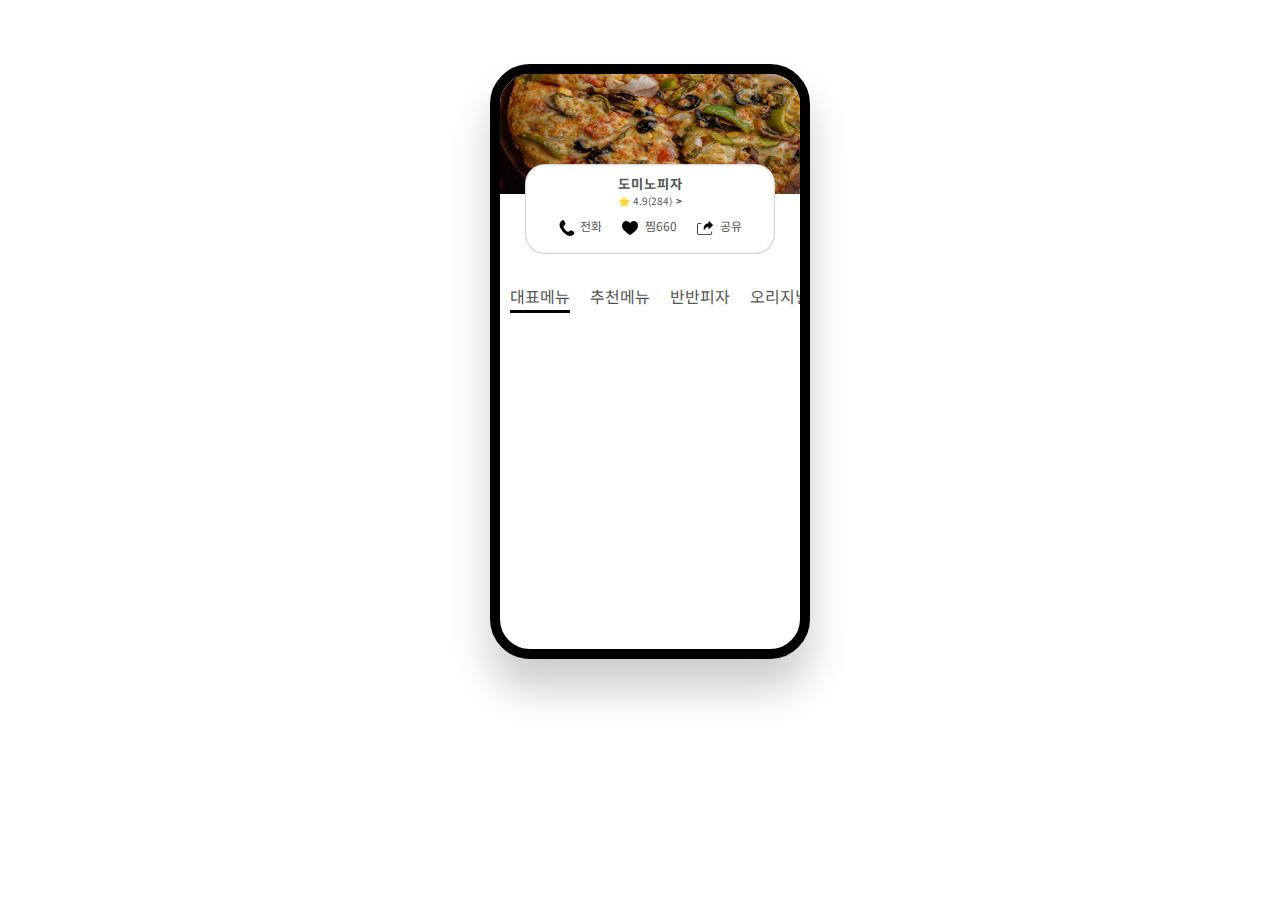
==== index.html @ 42bb1d56 "jumunmoa_1" ====
<!DOCTYPE html>
<html lang="ko">
<head>
    <meta charset="UTF-8">
    <meta http-equiv="X-UA-Compatible" content="IE=edge">
    <meta name="viewport" content="width=device-width, initial-scale=1.0">
    <title>화상회의 OHO!</title>
    <link rel="stylesheet" href="css/style.css">
    <link rel="stylesheet" href="https://cdnjs.cloudflare.com/ajax/libs/font-awesome/6.0.0-beta2/css/all.min.css" integrity="sha512-YWzhKL2whUzgiheMoBFwW8CKV4qpHQAEuvilg9FAn5VJUDwKZZxkJNuGM4XkWuk94WCrrwslk8yWNGmY1EduTA==" crossorigin="anonymous" referrerpolicy="no-referrer" />

  


    </script>
</head>
<body>



  
                            <div class="sec_02_center_content" >
                                <div class="sec_02_center_description_wrap" >
                                    <div class="sec_02_center_title" ></div>   
                                    <div class="main_title">
                                        <h5>도미노피자</h5>
                                        <p class="evaluation">4.9(284) <span>></span></p>
                                        <div class="icon_img">
                                            <ul>
                                                <li><a href="#"><img src="./images/phone-receiver-silhouette.png" alt=""> <span>전화</span> </a></li>
                                                <li><a href="#"><img src="./images/like-of-filled-heart.png" alt="">찜660</a></li>
                                                <li><a href="#"><img src="./images/share.png" alt="">공유</a></li>
                                            </ul>
                                        </div>      
                                    </div>  
                                    <div class="menu_nav">
                                        <ul class="list">
                                            <li class="tab_button active" data-id="0">대표메뉴</a></li>
                                            <li class="tab_button" data-id="1">추천메뉴</a></li>
                                            <li class="tab_button" data-id="2">반반피자</a></li>
                                            <li class="tab_button" data-id="3">오리지널 피자</a></li>
                                            <li class="tab_button" data-id="4">세트 메뉴</a></li>
                                        </ul>
                                    </div>
                     
                                </div>
                            </div>






                









    </div>

    <script src="https://code.jquery.com/jquery-3.6.0.min.js" integrity="sha256-/xUj+3OJU5yExlq6GSYGSHk7tPXikynS7ogEvDej/m4=" crossorigin="anonymous"></script>
    <script src="js/main.js"></script>
</body>
</html>
---- css/style.css ----
@import url(reset.css);





.sec_02_center_content {
    width: 300px;
    margin: 0 auto;
    margin-top: 5%;
}

.sec_02_center_description_wrap{
    width: 320px;
    height: 595px;
    margin: 0 auto;
    border-radius: 40px;
    background-color: white;
    box-shadow: 0 30px 40px rgb(0 0 0 / 20%);
    border: 10px solid rgb(0, 0, 0);
    overflow: hidden;
    box-sizing: border-box;
    
}

.sec_02_center_title{
    width: 100%;
    height: 120px;
    background: url(../images/pizza1.jpg) 50% 50% no-repeat;
    background-size: 100% 100%;
    position: relative;
}

.main_title{
    width: 250px;
    height: 90px;
    background: rgb(255, 255, 255);
    z-index: 10;
    margin: 0 auto;
    border-radius: 20px;
    position: relative;
    top: -30px;
    box-shadow: inset 0px 0px 2px 0.5px rgba(0,0,0, 0.3);
}

.main_title h5{
    text-align: center;
    padding-top: 10px;
    font-weight: 700;
    letter-spacing: 1px;
}

.evaluation{
    text-align: center;
    font-size: 10px;
}

.evaluation span{
    font-weight: 800;
    margin-left: 2px;
}

.evaluation::before{
    content: '⭐';
    margin-right: 3px;
}

.icon_img ul{
    display: flex;
    justify-content: center;
    margin: 4px 0;
}


.icon_img ul li {
    margin: 0 10px;
    
}

.icon_img ul li a{
    font-size: 12px;
}

.icon_img ul li a img{
    margin-right: 7px;
}

.icon_img ul li span {
    margin-left: -5px;
}

.menu_nav ul{
    display: flex;
    white-space: nowrap;
}

.menu_nav ul li{
    margin: 0 10px;
}

.menu_nav ul li a{
    font-size: 14px;
}

.active{
    padding-bottom: 2px;
    border-bottom: 3px solid black;
}

.tab_button{
    cursor: pointer;
}
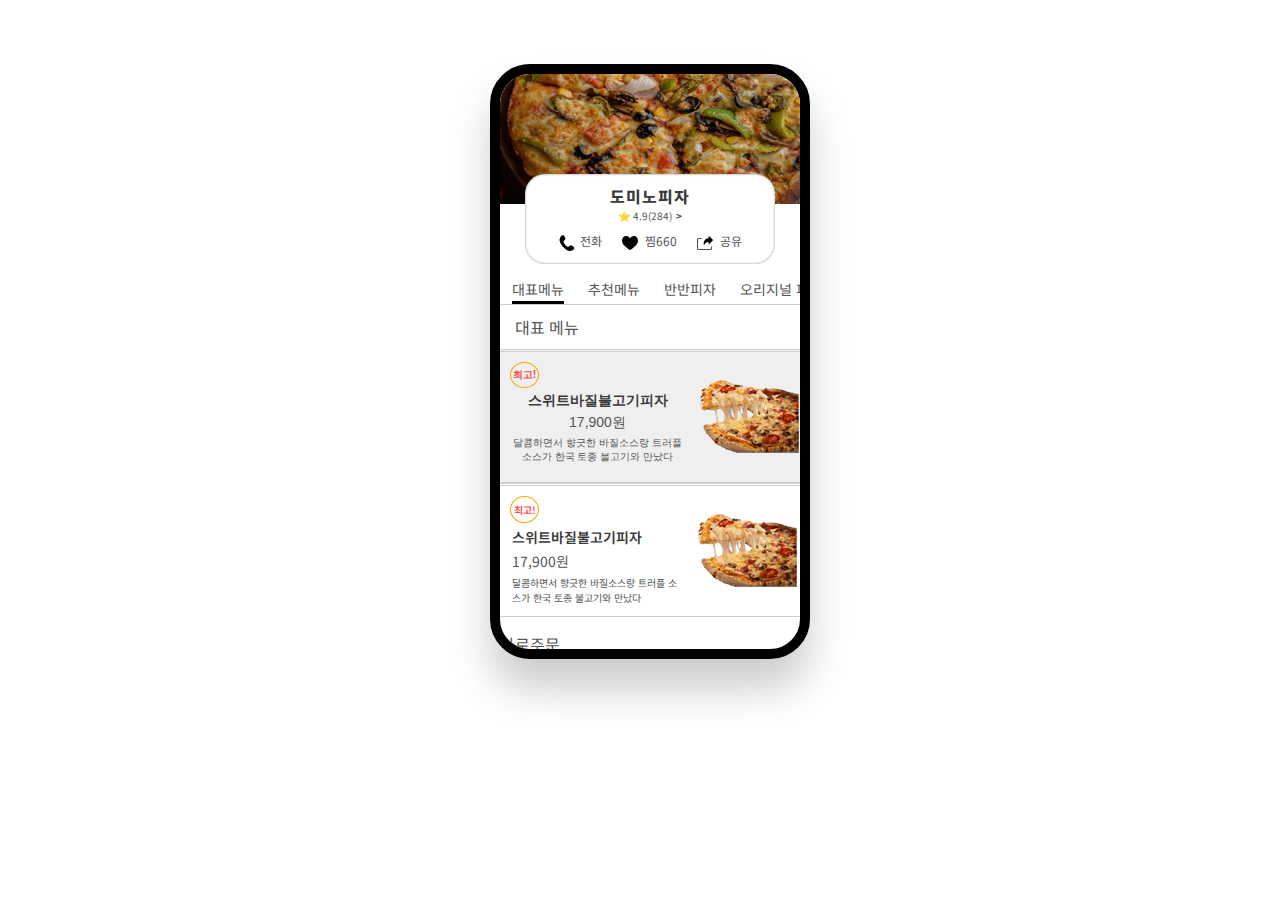
==== commit fcff9e26: "jumunmoa_2" ====
--- a/index.html
+++ b/index.html
@@ -1,68 +1,210 @@
 <!DOCTYPE html>
 <html lang="ko">
+
 <head>
     <meta charset="UTF-8">
     <meta http-equiv="X-UA-Compatible" content="IE=edge">
     <meta name="viewport" content="width=device-width, initial-scale=1.0">
     <title>화상회의 OHO!</title>
     <link rel="stylesheet" href="css/style.css">
-    <link rel="stylesheet" href="https://cdnjs.cloudflare.com/ajax/libs/font-awesome/6.0.0-beta2/css/all.min.css" integrity="sha512-YWzhKL2whUzgiheMoBFwW8CKV4qpHQAEuvilg9FAn5VJUDwKZZxkJNuGM4XkWuk94WCrrwslk8yWNGmY1EduTA==" crossorigin="anonymous" referrerpolicy="no-referrer" />
-
-  
+    <link rel="stylesheet" href="https://cdnjs.cloudflare.com/ajax/libs/font-awesome/6.0.0-beta2/css/all.min.css"
+        integrity="sha512-YWzhKL2whUzgiheMoBFwW8CKV4qpHQAEuvilg9FAn5VJUDwKZZxkJNuGM4XkWuk94WCrrwslk8yWNGmY1EduTA=="
+        crossorigin="anonymous" referrerpolicy="no-referrer" />
+
+
 
 
     </script>
 </head>
+
 <body>
 
 
 
-  
-                            <div class="sec_02_center_content" >
-                                <div class="sec_02_center_description_wrap" >
-                                    <div class="sec_02_center_title" ></div>   
-                                    <div class="main_title">
-                                        <h5>도미노피자</h5>
-                                        <p class="evaluation">4.9(284) <span>></span></p>
-                                        <div class="icon_img">
-                                            <ul>
-                                                <li><a href="#"><img src="./images/phone-receiver-silhouette.png" alt=""> <span>전화</span> </a></li>
-                                                <li><a href="#"><img src="./images/like-of-filled-heart.png" alt="">찜660</a></li>
-                                                <li><a href="#"><img src="./images/share.png" alt="">공유</a></li>
-                                            </ul>
-                                        </div>      
-                                    </div>  
-                                    <div class="menu_nav">
-                                        <ul class="list">
-                                            <li class="tab_button active" data-id="0">대표메뉴</a></li>
-                                            <li class="tab_button" data-id="1">추천메뉴</a></li>
-                                            <li class="tab_button" data-id="2">반반피자</a></li>
-                                            <li class="tab_button" data-id="3">오리지널 피자</a></li>
-                                            <li class="tab_button" data-id="4">세트 메뉴</a></li>
-                                        </ul>
-                                    </div>
-                     
-                                </div>
+
+    <div class="sec_02_center_content">
+        <div class="sec_02_center_description_wrap">
+            <div class="sec_02_center_title"></div>
+            <div class="main_title">
+                <h4>도미노피자</h4>
+                <p class="evaluation">4.9(284) <span>></span></p>
+                <div class="icon_img">
+                    <ul>
+                        <li><a href="#"><img src="./images/phone-receiver-silhouette.png" alt=""> <span>전화</span> </a>
+                        </li>
+                        <li><a href="#"><img src="./images/like-of-filled-heart.png" alt="">찜660</a></li>
+                        <li><a href="#"><img src="./images/share.png" alt="">공유</a></li>
+                    </ul>
+                </div>
+            </div>
+            <div class="menu_nav">
+                <ul class="list">
+                    <li class="tab_button active" data-id="0">대표메뉴</a></li>
+                    <li class="tab_button" data-id="1">추천메뉴</a></li>
+                    <li class="tab_button" data-id="2">반반피자</a></li>
+                    <li class="tab_button" data-id="3">오리지널 피자</a></li>
+                    <li class="tab_button" data-id="4">세트 메뉴</a></li>
+                </ul>
+                <div class="tab_content show">
+                    <p class="title_memu">대표 메뉴</p>
+                    <button>
+                        <div class="title_wrap">
+                            <div class="menu_wrap">
+                                <ul class="menu_list">
+                                    <li class="best">최고!</li>
+                                    <li class="menu_title">스위트바질불고기피자</li>
+                                    <li class="menu_price">17,900원</li>
+                                    <li class="menu_discription">달콤하면서 향긋한 바질소스랑 트러플 소스가 한국 토종 불고기와 만났다</li>
+                                    <!-- <li class="menu_img"><img src="./images/pizza_img.png" alt=""></li> -->
+                                </ul>
                             </div>
-
-
-
-
-
-
-                
-
-
-
-
-
-
-
-
-
+                            <div class="menu_img_wrap">
+                                <img src="./images/pizza_img.png" alt="">
+                            </div>
+                        </div>
+                    </button>
+                    <div class="title_wrap">
+                        <div class="menu_wrap">
+                            <ul class="menu_list">
+                                <li class="best">최고!</li>
+                                <li class="menu_title">스위트바질불고기피자</li>
+                                <li class="menu_price">17,900원</li>
+                                <li class="menu_discription">달콤하면서 향긋한 바질소스랑 트러플 소스가 한국 토종 불고기와 만났다</li>
+                                <!-- <li class="menu_img"><img src="./images/pizza_img.png" alt=""></li> -->
+                            </ul>
+                        </div>
+                        <div class="menu_img_wrap">
+                            <img src="./images/pizza_img.png" alt="">
+                        </div>
+                    </div>
+                </div>
+                <div class="tab_content">
+                    <p class="title_memu">추천메뉴</p>
+                    <div class="title_wrap">
+                        <div class="menu_wrap">
+                            <ul class="menu_list">
+                                <li class="best">최고!</li>
+                                <li class="menu_title">고구마 골드 피자</li>
+                                <li class="menu_price">20,900원</li>
+                                <li class="menu_discription">달콤판 고구마 무스가 듬뿍! 그 위엔 정통 베이컨이~ 재주문율 100%</li>
+
+                            </ul>
+                        </div>
+                        <div class="menu_img_wrap">
+                            <img src="./images/pizza_img.png" alt="">
+                        </div>
+                    </div>
+
+                    <div class="title_wrap">
+                        <div class="menu_wrap">
+                            <ul class="menu_list">
+                                <li class="best">최고!</li>
+                                <li class="menu_title">고구마 골드 피자</li>
+                                <li class="menu_price">20,900원</li>
+                                <li class="menu_discription">달콤판 고구마 무스가 듬뿍! 그 위엔 정통 베이컨이~ 재주문율 100%</li>
+
+                            </ul>
+                        </div>
+                        <div class="menu_img_wrap">
+                            <img src="./images/pizza_img.png" alt="">
+                        </div>
+                    </div>
+                </div>
+                <div class="tab_content">
+                    <p class="title_memu">반반피자</p>
+                    <div class="title_wrap">
+                        <div class="menu_wrap">
+                            <ul class="menu_list">
+                                <li class="best">최고!</li>
+                                <li class="menu_title">반반R사이즈(2~3인)</li>
+                                <li class="menu_price">17,900원</li>
+                                <li class="menu_discription">이제 피자도 두가지 메뉴의 시대가 왔다!</li>
+
+                            </ul>
+                        </div>
+                        <div class="menu_img_wrap">
+                            <img src="./images/pizza_img.png" alt="">
+                        </div>
+                    </div>
+
+                    <div class="title_wrap">
+                        <div class="menu_wrap">
+                            <ul class="menu_list">
+                                <li class="best">최고!</li>
+                                <li class="menu_title">반반L사이즈(3~4인)</li>
+                                <li class="menu_price">19,900원</li>
+                                <li class="menu_discription">이제 피자도 두가지 메뉴의 시대가 왔다!</li>
+
+                            </ul>
+                        </div>
+                        <div class="menu_img_wrap">
+                            <img src="./images/pizza_img.png" alt="">
+                        </div>
+                    </div>
+                </div>
+                <div class="tab_content">
+                    <p class="title_memu">오리지널 피자</p>
+                    <div class="title_wrap">
+                        <div class="menu_wrap">
+                            <ul class="menu_list">
+                                <li class="best">최고!</li>
+                                <li class="menu_title">포테이토 피자</li>
+                                <li class="menu_price">16,900원</li>
+                                <li class="menu_discription">큼직큼직한 포테이토와 베이컨의 케미가 입안으로 쏘옥~</li>
+
+                            </ul>
+                        </div>
+                        <div class="menu_img_wrap">
+                            <img src="./images/pizza_img.png" alt="">
+                        </div>
+                    </div>
+
+                    <div class="title_wrap">
+                        <div class="menu_wrap">
+                            <ul class="menu_list">
+                                <li class="best">최고!</li>
+                                <li class="menu_title">포테이토 피자</li>
+                                <li class="menu_price">16,900원</li>
+                                <li class="menu_discription">큼직큼직한 포테이토와 베이컨의 케미가 입안으로 쏘옥~</li>
+
+                            </ul>
+                        </div>
+                        <div class="menu_img_wrap">
+                            <img src="./images/pizza_img.png" alt="">
+                        </div>
+                    </div>
+                </div>
+            </div>
+            <div class="payment">
+                <ul>
+                    <li>바로주문<br>17,900원 </li>
+                    <li></li>
+                </ul>
+            </div>
+
+        </div>
     </div>
 
-    <script src="https://code.jquery.com/jquery-3.6.0.min.js" integrity="sha256-/xUj+3OJU5yExlq6GSYGSHk7tPXikynS7ogEvDej/m4=" crossorigin="anonymous"></script>
+
+
+
+
+
+
+
+
+
+
+
+
+
+
+
+    </div>
+
+    <script src="https://code.jquery.com/jquery-3.6.0.min.js"
+        integrity="sha256-/xUj+3OJU5yExlq6GSYGSHk7tPXikynS7ogEvDej/m4=" crossorigin="anonymous"></script>
     <script src="js/main.js"></script>
 </body>
+
 </html>--- a/css/style.css
+++ b/css/style.css
@@ -1,7 +1,11 @@
 @import url(reset.css);
 
 
-
+:root{
+    --font-color : rgb(58, 58, 58);
+    --font-bold : 800;
+    --font-medium : 600;
+}
 
 
 .sec_02_center_content {
@@ -25,7 +29,7 @@
 
 .sec_02_center_title{
     width: 100%;
-    height: 120px;
+    height: 130px;
     background: url(../images/pizza1.jpg) 50% 50% no-repeat;
     background-size: 100% 100%;
     position: relative;
@@ -43,11 +47,12 @@
     box-shadow: inset 0px 0px 2px 0.5px rgba(0,0,0, 0.3);
 }
 
-.main_title h5{
+.main_title h4{
     text-align: center;
     padding-top: 10px;
-    font-weight: 700;
+    font-weight: var(--font-bold);
     letter-spacing: 1px;
+    color: var(--font-color);
 }
 
 .evaluation{
@@ -89,24 +94,106 @@
     margin-left: -5px;
 }
 
+.menu_nav{
+    position: relative;
+    top: -15px;
+}
+
 .menu_nav ul{
     display: flex;
     white-space: nowrap;
+    border-bottom: 1px solid rgb(207, 207, 207);
 }
 
 .menu_nav ul li{
-    margin: 0 10px;
-}
-
-.menu_nav ul li a{
+    padding: 0 12px;
     font-size: 14px;
 }
 
-.active{
+
+.tab_button.active{
+    padding: 0;
+    margin: 0 12px;
     padding-bottom: 2px;
     border-bottom: 3px solid black;
 }
 
 .tab_button{
     cursor: pointer;
-}+    display: block;
+}
+
+
+.tab_content{
+    display: none;
+
+}
+
+.tab_content.show{
+    display: block;
+}
+
+.title_wrap{
+    width: 100%;
+    height: 130px;
+    border-top: 3px double rgb(207, 207, 207);
+    border-bottom: 1px double rgb(207, 207, 207);
+    /* padding: 50px; */
+}
+
+.menu_wrap{
+    float: left;
+    width: 65%;
+    box-sizing: border-box;
+}
+
+.menu_img_wrap{
+    float: right;
+    margin-top: 28px;
+    box-sizing: border-box;
+    width: 34%;
+}
+
+.title_memu{
+    padding: 10px 15px;
+}
+
+.menu_nav ul.menu_list{
+    display: flex;
+    flex-direction: column;
+    padding: 0 0 8px 0;
+    margin: 0;
+    border: none;
+}
+
+.menu_nav ul li.best{
+    display: flex;
+    align-items: center;
+    justify-content: center;
+    width: 17px;
+    padding: 5px;
+    border-radius: 50%;
+    margin: 10px 0 0px 10px;
+    border: 1px solid orange;
+    color: rgb(255, 70, 70);
+    font-size: 10px;
+    font-weight: var(--font-medium)
+}
+
+.menu_nav ul li.menu_title{
+    color: var(--font-color);
+    font-weight: var(--font-medium);
+    margin-top: 4px;
+}
+
+.menu_nav ul li.menu_price{
+    margin-top: 4px;
+}
+
+.menu_nav ul li.menu_discription{
+    white-space: normal;
+    font-size: 10px;
+    margin-top: 4px;
+    
+}
+
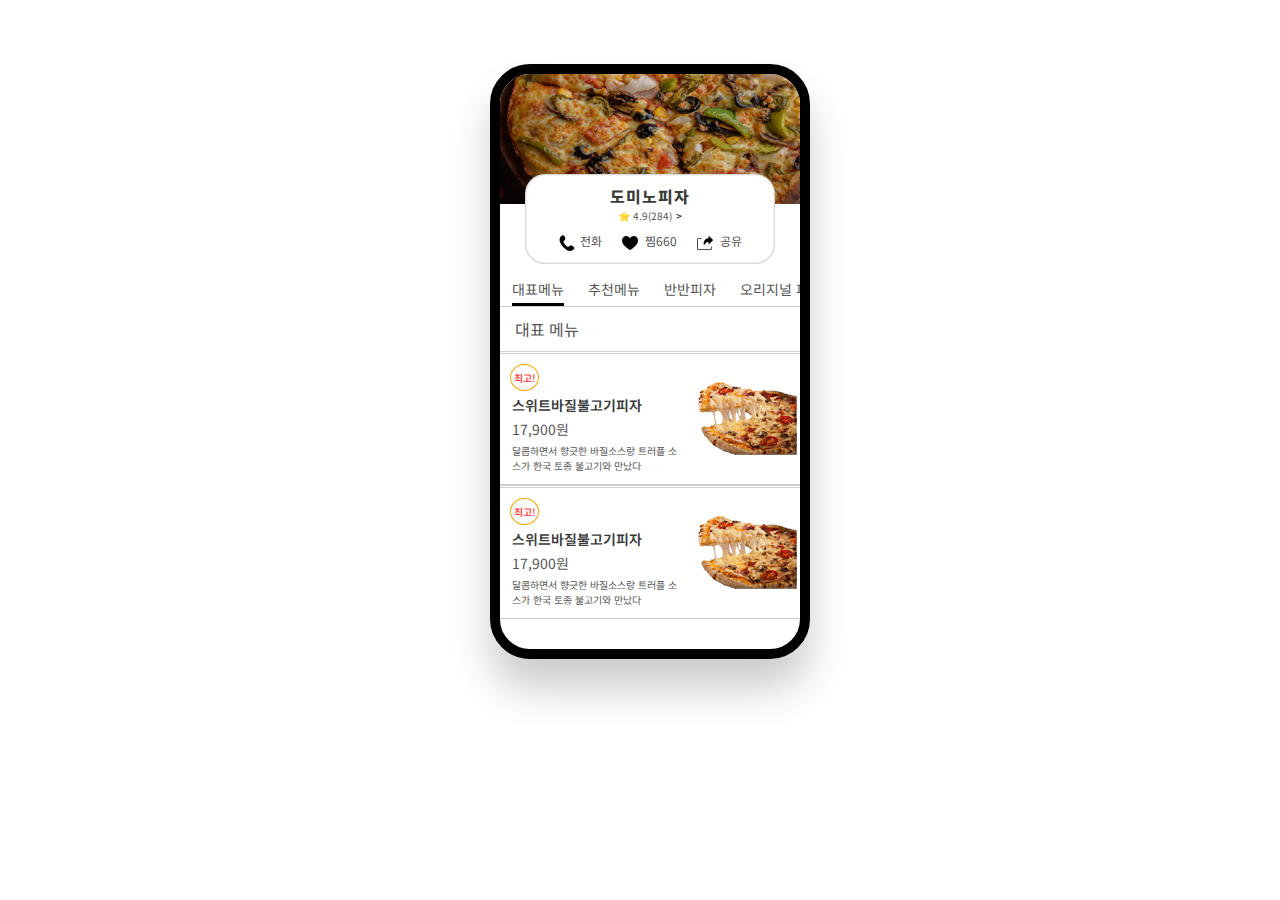
==== commit 182cb124: "jumunmoa_3" ====
--- a/index.html
+++ b/index.html
@@ -47,7 +47,7 @@
                 </ul>
                 <div class="tab_content show">
                     <p class="title_memu">대표 메뉴</p>
-                    <button>
+                    <button class="menu_btn">
                         <div class="title_wrap">
                             <div class="menu_wrap">
                                 <ul class="menu_list">
@@ -175,11 +175,12 @@
                     </div>
                 </div>
             </div>
+            <button class="pay_btn btn1">바로주문<br>19,900원</button>
+            <button class="pay_btn btn2">톡딜가<br>17,900원</button>
+
+
             <div class="payment">
-                <ul>
-                    <li>바로주문<br>17,900원 </li>
-                    <li></li>
-                </ul>
+
             </div>
 
         </div>
@@ -204,6 +205,8 @@
 
     <script src="https://code.jquery.com/jquery-3.6.0.min.js"
         integrity="sha256-/xUj+3OJU5yExlq6GSYGSHk7tPXikynS7ogEvDej/m4=" crossorigin="anonymous"></script>
+    <!-- <script src="https://code.jquery.com/ui/1.13.1/jquery-ui.min.js"
+        integrity="sha256-eTyxS0rkjpLEo16uXTS0uVCS4815lc40K2iVpWDvdSY=" crossorigin="anonymous"></script> -->
     <script src="js/main.js"></script>
 </body>
 
--- a/css/style.css
+++ b/css/style.css
@@ -5,6 +5,7 @@
     --font-color : rgb(58, 58, 58);
     --font-bold : 800;
     --font-medium : 600;
+    --border-color : rgb(207, 207, 207);
 }
 
 
@@ -24,7 +25,7 @@
     border: 10px solid rgb(0, 0, 0);
     overflow: hidden;
     box-sizing: border-box;
-    
+    position: relative;
 }
 
 .sec_02_center_title{
@@ -97,25 +98,41 @@
 .menu_nav{
     position: relative;
     top: -15px;
+    
 }
 
 .menu_nav ul{
     display: flex;
     white-space: nowrap;
-    border-bottom: 1px solid rgb(207, 207, 207);
+    /* border-bottom: 1px solid rgb(207, 207, 207); */
+    /* box-sizing: border-box; */
 }
 
 .menu_nav ul li{
+    display: block;
     padding: 0 12px;
     font-size: 14px;
+    border-bottom: 1px solid rgb(207, 207, 207);
+    
 }
 
 
 .tab_button.active{
     padding: 0;
-    margin: 0 12px;
-    padding-bottom: 2px;
-    border-bottom: 3px solid black;
+    padding: 0 12px;
+    
+    /* padding-bottom: 2px; */
+    /* border-bottom: 3px solid black; */
+}
+
+.tab_button.active::after{
+        content: "";
+        display: block;
+        padding-bottom: 4px;
+
+        /* width: 60px; */
+        border-bottom: 3px solid black;
+        margin: 0 auto;
 }
 
 .tab_button{
@@ -184,16 +201,115 @@
     color: var(--font-color);
     font-weight: var(--font-medium);
     margin-top: 4px;
+    border: none;
+
 }
 
 .menu_nav ul li.menu_price{
     margin-top: 4px;
+    border: none;
+
 }
 
 .menu_nav ul li.menu_discription{
     white-space: normal;
     font-size: 10px;
     margin-top: 4px;
-    
-}
-
+    border: none;
+}
+
+.menu_btn{
+    text-align: left;
+}
+
+.payment{
+    position: absolute;
+    left: 50%;
+    top: 90%;
+    transform: translate(-50%,-50%);
+    width: 100%;
+    height: 25%;
+    display: flex;
+    justify-content: center;
+    align-items: center;
+    background: orange;
+    border-top-left-radius: 25px;
+    border-top-right-radius: 25px;
+    /* border: 1px solid rgb(216, 110, 110); */
+    box-shadow: inset 0px 0px 5px 3px rgba(216, 110, 110, 0.5);
+    display: none;
+}
+
+
+
+.btn1{
+    width: 35%;
+    position: absolute;
+    left: 30%;
+    top: 90%;
+    transform: translate(-50%,-50%);
+    box-sizing: border-box;
+    cursor: pointer;
+    border-radius: 10px;
+    background-color: #fa5a5a;
+    border: 0;
+	padding: 10px 20px;
+	display: inline-block;
+	text-align: center;
+	color: white;
+    box-shadow:0px 4px 0px #E04342;
+    font-size: 12px;
+    display: none;
+
+
+    animation: topmoving1 0.5s ease-in-out;
+    animation-fill-mode: forwards;
+}
+
+
+
+.btn1:active{
+    top: 91%;
+    box-shadow: 0 0 #ff4c4b;
+    background-color: #e04242;
+}
+
+.btn2{
+    width: 35%;
+    position: absolute;
+    left: 70%;
+    top: 90%;
+    transform: translate(-50%,-50%);
+    box-sizing: border-box;
+    cursor: pointer;
+    border-radius: 10px;
+    background-color: #f0d264;
+    border: 0;
+	padding: 10px 20px;
+	display: inline-block;
+	text-align: center;
+	color: white;
+    box-shadow:0px 4px 0px #D1B757;
+    font-size: 12px;
+    animation: topmoving1 0.5s ease-in-out;
+    animation-fill-mode: forwards;
+    display: none;
+}
+
+.btn2:active{
+    top: 91%;
+    box-shadow: 0 0 #ff4c4b;
+     background-color: #D6BB59;
+}
+
+
+.play{
+    display: block;
+}
+
+
+@keyframes topmoving1 {
+    0%{transform: translate(-50px, 50px) scaleX(0);}
+    40%{transform: translate(-50px, -30px) scaleX(0);}
+    100%{transform: translate(-50px, -50px) scaleX(1);}
+}